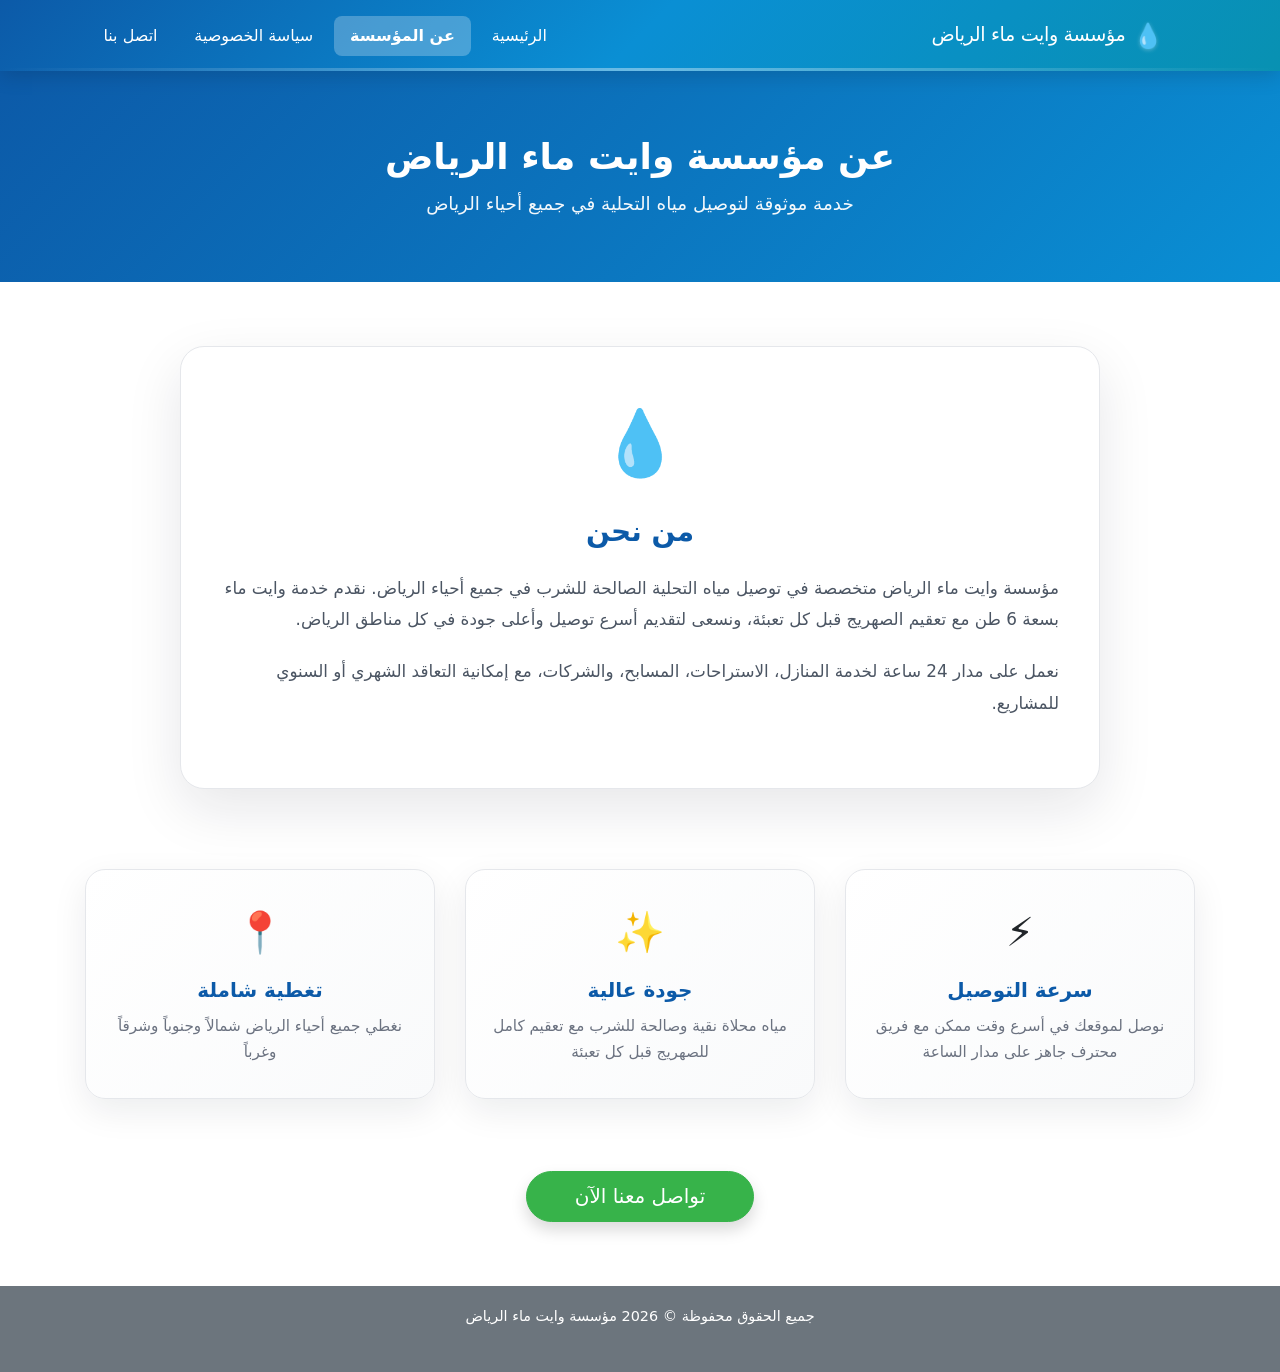
==== about.html @ 1dc17751 "Add Riyadh Water Tanker website files" ====
<!DOCTYPE html>
<html lang="ar" dir="rtl">
<head>
    <meta charset="UTF-8">
    <meta name="viewport" content="width=device-width, initial-scale=1">
    <title>عن المؤسسة | مؤسسة وايت ماء الرياض</title>
    <link rel="stylesheet" href="./css/bootstrap.min.css">
    <link rel="stylesheet" href="./css/main.css">
</head>
<body>
    <nav class="navbar navbar-expand-lg navbar-dark navbar-waiet navbar-waiet-modern">
        <div class="navbar-water-line"></div>
        <div class="container">
            <a class="navbar-brand navbar-brand-modern" href="./index.html">
                <span class="navbar-brand-icon">💧</span>
                مؤسسة وايت ماء الرياض
            </a>
            <button class="navbar-toggler navbar-toggler-modern" type="button" data-toggle="collapse" data-target="#navbarNav" aria-controls="navbarNav" aria-expanded="false" aria-label="القائمة">
                <span class="navbar-toggler-icon"></span>
            </button>
            <div class="collapse navbar-collapse" id="navbarNav">
                <ul class="navbar-nav mr-auto navbar-nav-modern">
                    <li class="nav-item">
                        <a class="nav-link" href="./index.html">الرئيسية</a>
                    </li>
                    <li class="nav-item active">
                        <a class="nav-link" href="./about.html">عن المؤسسة</a>
                    </li>
                    <li class="nav-item">
                        <a class="nav-link" href="./privacy.html">سياسة الخصوصية</a>
                    </li>
                    <li class="nav-item">
                        <a class="nav-link" href="./contact.html">اتصل بنا</a>
                    </li>
                </ul>
            </div>
        </div>
    </nav>

    <main>
        <!-- Hero Section -->
        <section class="hero-about">
            <div class="container text-center text-white">
                <h1 class="hero-about-title">عن مؤسسة وايت ماء الرياض</h1>
                <p class="hero-about-subtitle">خدمة موثوقة لتوصيل مياه التحلية في جميع أحياء الرياض</p>
            </div>
        </section>

        <!-- Main Content -->
        <section class="section page-content-modern">
            <div class="container">
                <div class="row justify-content-center">
                    <div class="col-lg-10">
                        <div class="about-content-card">
                            <div class="about-icon-wrapper">
                                <span class="about-icon">💧</span>
                            </div>
                            <h2 class="about-section-title">من نحن</h2>
                            <p class="about-text">
                                مؤسسة وايت ماء الرياض متخصصة في توصيل مياه التحلية الصالحة للشرب في جميع أحياء الرياض. نقدم خدمة وايت ماء بسعة 6 طن مع تعقيم الصهريج قبل كل تعبئة، ونسعى لتقديم أسرع توصيل وأعلى جودة في كل مناطق الرياض.
                            </p>
                            <p class="about-text">
                                نعمل على مدار 24 ساعة لخدمة المنازل، الاستراحات، المسابح، والشركات، مع إمكانية التعاقد الشهري أو السنوي للمشاريع.
                            </p>
                        </div>
                    </div>
                </div>

                <!-- Features Grid -->
                <div class="row mt-5">
                    <div class="col-md-4 mb-4">
                        <div class="about-feature-card">
                            <div class="about-feature-icon">⚡</div>
                            <h3 class="about-feature-title">سرعة التوصيل</h3>
                            <p class="about-feature-text">نوصل لموقعك في أسرع وقت ممكن مع فريق محترف جاهز على مدار الساعة</p>
                        </div>
                    </div>
                    <div class="col-md-4 mb-4">
                        <div class="about-feature-card">
                            <div class="about-feature-icon">✨</div>
                            <h3 class="about-feature-title">جودة عالية</h3>
                            <p class="about-feature-text">مياه محلاة نقية وصالحة للشرب مع تعقيم كامل للصهريج قبل كل تعبئة</p>
                        </div>
                    </div>
                    <div class="col-md-4 mb-4">
                        <div class="about-feature-card">
                            <div class="about-feature-icon">📍</div>
                            <h3 class="about-feature-title">تغطية شاملة</h3>
                            <p class="about-feature-text">نغطي جميع أحياء الرياض شمالاً وجنوباً وشرقاً وغرباً</p>
                        </div>
                    </div>
                </div>

                <!-- CTA Section -->
                <div class="text-center mt-5">
                    <a class="btn btn-dark-blue btn-lg px-5 rounded-pill shadow btn-throb" href="./contact.html">
                        تواصل معنا الآن
                    </a>
                </div>
            </div>
        </section>
    </main>

    <footer class="site-footer">
        <div class="container text-center">
            <p class="mb-0">جميع الحقوق محفوظة © <span id="year"></span> مؤسسة وايت ماء الرياض</p>
        </div>
    </footer>

    <script src="./js/jquery.js"></script>
    <script src="./js/bootstrap.js"></script>
    <script>document.getElementById('year').textContent = new Date().getFullYear();</script>
</body>
</html>
---- css/main.css ----
/* Waiet Al Shamal - same approach as AirCondition project */
body {
    direction: rtl;
    text-align: right;
    font-family: system-ui, -apple-system, "Segoe UI", sans-serif;
}

.navbar-waiet {
    background-color: #0c5aa8 !important;
}

/* Modern navbar */
.navbar-waiet-modern {
    position: relative;
    background: linear-gradient(135deg, #0c5aa8 0%, #0a8fd4 50%, #0891b2 100%) !important;
    box-shadow: 0 4px 20px rgba(0, 0, 0, 0.15);
    padding: 0.6rem 0;
}

.navbar-water-line {
    position: absolute;
    bottom: 0;
    left: 0;
    right: 0;
    height: 3px;
    background: linear-gradient(90deg, transparent, rgba(255,255,255,0.5), transparent);
    opacity: 0.8;
}

.navbar-waiet-modern .navbar-brand-modern {
    display: inline-flex;
    align-items: center;
    gap: 0.5rem;
    font-weight: 700;
    font-size: 1.2rem;
    letter-spacing: -0.02em;
    transition: opacity 0.2s ease, transform 0.2s ease;
}

.navbar-waiet-modern .navbar-brand-modern:hover {
    opacity: 0.95;
    transform: translateY(-1px);
}

.navbar-brand-icon {
    font-size: 1.5rem;
    filter: drop-shadow(0 1px 2px rgba(255,255,255,0.3));
}

.navbar-waiet-modern .navbar-brand,
.navbar-waiet-modern .nav-link {
    color: #fff !important;
    font-weight: 500;
    padding: 0.5rem 1rem !important;
    border-radius: 8px;
    transition: background-color 0.2s ease, color 0.2s ease, transform 0.2s ease;
}

.navbar-waiet-modern .nav-link:hover {
    background-color: rgba(255,255,255,0.2) !important;
    color: #fff !important;
    transform: translateY(-1px);
}

.navbar-waiet-modern .nav-item.active .nav-link {
    background-color: rgba(255,255,255,0.25);
    font-weight: 600;
}

.navbar-waiet-modern .navbar-nav-modern .nav-link {
    margin: 0 0.15rem;
}

.navbar-waiet-modern .navbar-toggler-modern {
    border-color: rgba(255,255,255,0.5);
    padding: 0.4rem 0.6rem;
}

.navbar-waiet-modern .navbar-toggler-modern .navbar-toggler-icon {
    background-image: url("data:image/svg+xml,%3csvg xmlns='http://www.w3.org/2000/svg' width='30' height='30' viewBox='0 0 30 30'%3e%3cpath stroke='rgba(255,255,255,1)' stroke-linecap='round' stroke-miterlimit='10' stroke-width='2' d='M4 7h22M4 15h22M4 23h22'/%3e%3c/svg%3e");
}

.navbar-waiet .navbar-brand,
.navbar-waiet .nav-link {
    color: #fff !important;
}

.navbar-waiet .nav-link:hover {
    background-color: rgba(255,255,255,0.15);
    border-radius: 4px;
}

.hero {
    position: relative;
    background: linear-gradient(135deg, #0c5aa8 0%, #0a8fd4 50%, #06b6d4 100%);
    color: #fff;
    padding: 4rem 1rem 8rem;
    overflow: hidden;
}

/* Water overlay effect */
.hero-water-overlay {
    position: absolute;
    top: 0;
    left: 0;
    right: 0;
    bottom: 0;
    background: 
        radial-gradient(circle at 20% 50%, rgba(255,255,255,0.1) 0%, transparent 50%),
        radial-gradient(circle at 80% 80%, rgba(255,255,255,0.08) 0%, transparent 50%);
    pointer-events: none;
}

/* Animated water waves at bottom */
.hero-water-waves {
    position: absolute;
    bottom: 0;
    left: 0;
    width: 100%;
    height: 120px;
    overflow: hidden;
    pointer-events: none;
}

.hero-wave {
    position: absolute;
    bottom: 0;
    left: 0;
    width: 100%;
    height: 100%;
    animation: wave-animation 8s ease-in-out infinite;
}

.hero-wave-2 {
    animation: wave-animation 10s ease-in-out infinite reverse;
    opacity: 0.7;
}

@keyframes wave-animation {
    0%, 100% {
        transform: translateX(0) translateY(0);
    }
    50% {
        transform: translateX(-25px) translateY(-10px);
    }
}

/* Hero content */
.hero-content {
    position: relative;
    z-index: 2;
}

.hero-water-icon {
    font-size: 4rem;
    margin-bottom: 1rem;
    display: inline-block;
    animation: water-drop 3s ease-in-out infinite;
    filter: drop-shadow(0 4px 8px rgba(255,255,255,0.3));
}

@keyframes water-drop {
    0%, 100% {
        transform: translateY(0) scale(1);
    }
    50% {
        transform: translateY(-10px) scale(1.05);
    }
}

.hero-badge {
    display: inline-block;
    padding: 0.5rem 1.25rem;
    border-radius: 999px;
    background: rgba(255,255,255,0.2);
    backdrop-filter: blur(10px);
    font-size: 0.95rem;
    margin-bottom: 1.5rem;
    font-weight: 500;
    border: 1px solid rgba(255,255,255,0.3);
    box-shadow: 0 4px 15px rgba(0,0,0,0.1);
}

.hero-title {
    font-size: 2.25rem;
    font-weight: 800;
    margin-bottom: 1.25rem;
    text-shadow: 0 2px 10px rgba(0,0,0,0.2);
    line-height: 1.3;
}

.hero-subtitle {
    font-size: 1.1rem;
    max-width: 750px;
    margin: 0 auto 2rem;
    opacity: 0.95;
    line-height: 1.8;
    text-shadow: 0 1px 5px rgba(0,0,0,0.1);
}

.hero-buttons {
    display: flex;
    flex-wrap: wrap;
    justify-content: center;
    gap: 1rem;
    margin-top: 2rem;
}

@media (max-width: 767.98px) {
    .hero {
        padding: 3rem 1rem 6rem;
    }
    
    .hero-title {
        font-size: 1.75rem;
    }
    
    .hero-subtitle {
        font-size: 1rem;
    }
    
    .hero-water-icon {
        font-size: 3rem;
    }
    
    .hero-buttons {
        flex-direction: column;
        align-items: center;
    }
    
    .hero-buttons .btn {
        width: 100%;
        max-width: 300px;
    }
}

.section {
    padding: 3rem 0;
}

.section-alt {
    background-color: #f5f7fb;
}

/* Nearest Waiet Section - Modernized */
.nearest-waiet-section {
    background: linear-gradient(180deg, #f5f7fb 0%, #ffffff 100%);
}

.nearest-waiet-intro {
    max-width: 800px;
    margin-left: auto;
    margin-right: auto;
    color: #4b5563;
    font-size: 1.05rem;
    line-height: 1.8;
}

.nearest-waiet-card {
    border-radius: 1.25rem;
    padding: 2rem 1.75rem;
    box-shadow: 0 12px 35px rgba(15, 23, 42, 0.08);
    border: 1px solid #e5e7eb;
    text-align: center;
    background: linear-gradient(135deg, #ffffff, #f9fafb);
    transition: transform 0.2s ease, box-shadow 0.2s ease, border-color 0.2s ease;
    cursor: pointer;
}

.nearest-waiet-card:hover {
    transform: translateY(-5px);
    box-shadow: 0 20px 50px rgba(15, 23, 42, 0.15);
    border-color: #bfdbfe;
}

.nearest-waiet-icon {
    width: 3.5rem;
    height: 3.5rem;
    border-radius: 999px;
    display: flex;
    align-items: center;
    justify-content: center;
    font-size: 1.9rem;
    margin: 0 auto 1.25rem;
    background-color: #eff6ff;
    transition: transform 0.2s ease, background-color 0.2s ease;
}

.nearest-waiet-card:hover .nearest-waiet-icon {
    transform: scale(1.1);
    background-color: #dbeafe;
}

.nearest-waiet-card .card-title {
    margin-bottom: 0.75rem;
}

.nearest-waiet-card .card-text {
    color: #6b7280;
    line-height: 1.7;
    margin-bottom: 0;
}

.section-title {
    text-align: center;
    font-size: 1.5rem;
    margin-bottom: 2rem;
}

/* Modern features & pricing sections */
.features-section {
    background: radial-gradient(circle at top left, #e0f2fe 0, #eef2ff 40%, #f9fafb 100%);
}

.features-intro {
    max-width: 780px;
    margin-left: auto;
    margin-right: auto;
    color: #4b5563;
}

.feature-card {
    border-radius: 1.25rem;
    padding: 1.75rem 1.5rem;
    box-shadow: 0 18px 45px rgba(15, 23, 42, 0.1);
    border: 1px solid #e5e7eb;
    text-align: center;
    background: linear-gradient(135deg, #ffffff, #f9fafb);
    transition: transform 0.18s ease, box-shadow 0.18s ease, border-color 0.18s ease;
}

.feature-card .card-title,
.feature-card .card-text {
    text-align: center;
}

.feature-card:hover {
    transform: translateY(-4px);
    box-shadow: 0 22px 55px rgba(15, 23, 42, 0.15);
    border-color: #bfdbfe;
}

.feature-icon {
    width: 3.5rem;
    height: 3.5rem;
    border-radius: 999px;
    display: flex;
    align-items: center;
    justify-content: center;
    font-size: 1.9rem;
    margin: 0 auto 1rem;
    background-color: #eff6ff;
}

.pricing-section {
    background-color: #f9fafb;
}

.pricing-card {
    max-width: 720px;
    margin: 0 auto;
    text-align: center;
    background: #ffffff;
    border-radius: 1.75rem;
    padding: 2.25rem 1.75rem 2.5rem;
    box-shadow: 0 20px 55px rgba(15, 23, 42, 0.12);
    border: 1px solid #e5e7eb;
    position: relative;
}

.pricing-badge {
    position: absolute;
    top: -14px;
    left: 50%;
    transform: translateX(-50%);
    background: linear-gradient(135deg, #22c55e, #16a34a);
    color: #ffffff;
    padding: 0.25rem 1.25rem;
    border-radius: 999px;
    font-size: 0.8rem;
    font-weight: 600;
    box-shadow: 0 10px 25px rgba(22, 163, 74, 0.45);
}

.pricing-text {
    font-size: 1rem;
    line-height: 1.9;
    color: #4b5563;
    margin-bottom: 0;
}

.pricing-amount {
    font-weight: 800;
    color: #0c5aa8;
}

.neighborhoods-list {
    list-style: none;
    padding: 0;
    margin: 0;
    column-count: 2;
    column-gap: 2rem;
}

.neighborhoods-list li {
    break-inside: avoid;
    margin-bottom: 0.4rem;
    padding-right: 0.5rem;
}

@media (max-width: 576px) {
    .neighborhoods-list {
        column-count: 1;
    }
}

.cta-bar {
    background-color: #0c5aa8;
    color: #fff;
    padding: 2.5rem 1rem;
}

.site-footer {
    position: relative;
    background-color: #6c757d;
    color: #fff;
    padding: 1.25rem 1rem 2.75rem;
    font-size: 0.9rem;
    overflow: hidden;
}

/* Wavy top edge for footer (bottom of page looks wavy, not straight) */
.site-footer::before {
    content: "";
    position: absolute;
    top: -40px;
    left: 0;
    width: 100%;
    height: 40px;
    background-repeat: no-repeat;
    background-position: top center;
    background-size: cover;
    background-image: url("data:image/svg+xml;utf8,<svg xmlns='http://www.w3.org/2000/svg' viewBox='0 0 1440 100' preserveAspectRatio='none'><path fill='%236c757d' d='M0,40 C240,0 480,80 720,40 C960,0 1200,80 1440,40 L1440,100 L0,100 Z'/></svg>");
}

.card {
    border: none;
    border-radius: 0.5rem;
}

.card-title {
    color: #0c5aa8;
}

/* Testimonial cards: light blue background + number icons */
.testimonial-card {
    background-color: #e8f4fc;
}

.testimonial-card .card-num-img {
    width: 3rem;
    height: auto;
    margin-bottom: 0.75rem;
    display: block;
    margin-left: auto;
    margin-right: auto;
}

.page-content {
    padding: 3rem 0;
    min-height: 50vh;
}

.page-content h1 {
    margin-bottom: 1.5rem;
}

/* Article + image section */
.article-section {
    background-color: #ffffff;
    position: relative;
    overflow: hidden;
}

/* Water-themed backgrounds */
.article-section-water {
    background: linear-gradient(180deg, #ffffff 0%, #f0f9ff 50%, #e0f2fe 100%);
}

.article-section-water-alt {
    background: linear-gradient(180deg, #e0f2fe 0%, #f0f9ff 50%, #ffffff 100%);
}

.article-water-bg {
    position: absolute;
    top: 0;
    left: 0;
    right: 0;
    bottom: 0;
    background: 
        radial-gradient(circle at 10% 20%, rgba(14, 165, 233, 0.08) 0%, transparent 50%),
        radial-gradient(circle at 90% 80%, rgba(59, 130, 246, 0.06) 0%, transparent 50%);
    pointer-events: none;
    z-index: 0;
}

.article-section .container {
    position: relative;
    z-index: 1;
}

/* Water icon in text section */
.article-water-icon {
    font-size: 2.5rem;
    display: inline-block;
    margin-bottom: 0.75rem;
    animation: water-drop-float 4s ease-in-out infinite;
    filter: drop-shadow(0 2px 4px rgba(14, 165, 233, 0.3));
}

@keyframes water-drop-float {
    0%, 100% {
        transform: translateY(0) rotate(0deg);
    }
    50% {
        transform: translateY(-8px) rotate(5deg);
    }
}

/* Enhanced image wrapper with water effects */
.article-image-wrapper {
    width: 400px;
    height: 400px;
    border-radius: 50%;
    overflow: visible;
    box-shadow: 0 20px 50px rgba(14, 165, 233, 0.25), 0 0 0 8px rgba(224, 242, 254, 0.5);
    position: relative;
    transition: transform 0.3s ease, box-shadow 0.3s ease;
}

.article-image-wrapper:hover {
    transform: scale(1.05);
    box-shadow: 0 25px 60px rgba(14, 165, 233, 0.3), 0 0 0 10px rgba(224, 242, 254, 0.6);
}

.article-image-main {
    width: 100%;
    height: 100%;
    object-fit: cover;
    border-radius: 50%;
    position: relative;
    z-index: 2;
}

/* Water ring animation around image */
.article-water-ring {
    position: absolute;
    top: -15px;
    left: -15px;
    right: -15px;
    bottom: -15px;
    border-radius: 50%;
    border: 3px solid rgba(14, 165, 233, 0.3);
    animation: water-ring-pulse 3s ease-in-out infinite;
    z-index: 1;
}

.article-water-ring::before {
    content: '';
    position: absolute;
    top: -25px;
    left: -25px;
    right: -25px;
    bottom: -25px;
    border-radius: 50%;
    border: 2px solid rgba(59, 130, 246, 0.2);
    animation: water-ring-pulse 3s ease-in-out infinite 0.5s;
}

@keyframes water-ring-pulse {
    0%, 100% {
        transform: scale(1);
        opacity: 0.6;
    }
    50% {
        transform: scale(1.1);
        opacity: 0.3;
    }
}

/* Floating water drops around image */
.article-water-drops {
    position: absolute;
    top: 0;
    left: 0;
    right: 0;
    bottom: 0;
    z-index: 3;
    pointer-events: none;
}

.water-drop {
    position: absolute;
    font-size: 1.5rem;
    animation: water-drop-fall 4s ease-in-out infinite;
    opacity: 0.7;
}

.water-drop:nth-child(1) {
    top: 10%;
    left: 15%;
    animation-delay: 0s;
}

.water-drop:nth-child(2) {
    top: 20%;
    right: 10%;
    animation-delay: 1.3s;
}

.water-drop:nth-child(3) {
    bottom: 15%;
    left: 20%;
    animation-delay: 2.6s;
}

@keyframes water-drop-fall {
    0%, 100% {
        transform: translateY(0) scale(1);
        opacity: 0.7;
    }
    50% {
        transform: translateY(-20px) scale(1.2);
        opacity: 1;
    }
}

.article-title {
    font-size: 1.75rem;
    margin-bottom: 1rem;
    font-weight: 700;
    color: #0c5aa8;
    position: relative;
    padding-right: 1rem;
}

.article-title::after {
    content: '';
    position: absolute;
    right: 0;
    top: 50%;
    transform: translateY(-50%);
    width: 4px;
    height: 60%;
    background: linear-gradient(180deg, #0ea5e9, #3b82f6);
    border-radius: 2px;
}

.article-text {
    font-size: 1.05rem;
    line-height: 1.9;
    color: #374151;
    position: relative;
}

@media (max-width: 767.98px) {
    .article-image-wrapper {
        width: 280px;
        height: 280px;
    }
    
    .article-water-ring {
        top: -10px;
        left: -10px;
        right: -10px;
        bottom: -10px;
    }
    
    .article-water-ring::before {
        top: -18px;
        left: -18px;
        right: -18px;
        bottom: -18px;
    }
    
    .water-drop {
        font-size: 1.2rem;
    }

    .article-title {
        text-align: center;
        padding-right: 0;
    }
    
    .article-title::after {
        display: none;
    }
    
    .article-water-icon {
        display: block;
        text-align: center;
    }

    .article-text {
        text-align: right;
    }
}

.btn-article-call {
    background: linear-gradient(135deg, #0c5aa8, #0ea5e9);
    border: none;
    color: #ffffff;
    font-weight: 600;
    display: inline-flex;
    align-items: center;
    justify-content: center;
    gap: 0.4rem;
    position: relative;
    overflow: hidden;
    transition: all 0.3s ease;
}

.btn-article-call::before {
    content: '';
    position: absolute;
    top: 50%;
    left: 50%;
    width: 0;
    height: 0;
    border-radius: 50%;
    background: rgba(255, 255, 255, 0.3);
    transform: translate(-50%, -50%);
    transition: width 0.6s, height 0.6s;
}

.btn-article-call:hover::before {
    width: 300px;
    height: 300px;
}

.btn-article-call:hover,
.btn-article-call:focus {
    background: linear-gradient(135deg, #0ea5e9, #3b82f6);
    color: #ffffff;
    transform: translateY(-2px);
    box-shadow: 0 8px 20px rgba(14, 165, 233, 0.4);
}

.btn-article-call:active {
    background: linear-gradient(135deg, #0a4a8c, #0c5aa8);
    transform: translateY(0);
}

.btn-article-icon {
    font-size: 1.1rem;
    position: relative;
    z-index: 1;
}

/* Light green buttons for "اتصل الآن" */
.btn-dark-blue,
.btn-dark-green {
    background-color: #37B34A;
    border-color: #37B34A;
    color: #fff;
}

.btn-dark-blue:hover,
.btn-dark-blue:focus,
.btn-dark-green:hover,
.btn-dark-green:focus {
    background-color: #2d9d3d;
    border-color: #2d9d3d;
    color: #fff;
}

.btn-dark-blue:active,
.btn-dark-green:active {
    background-color: #258b33;
    border-color: #258b33;
    color: #fff;
}

/* Make call & WhatsApp buttons visually identical in size */
.btn-dark-blue.btn-lg,
.btn-whatsapp.btn-lg {
    padding: 0.6rem 1.8rem;
    border-radius: 2rem;
    font-weight: 500;
}

/* WhatsApp button - WhatsApp brand green, icon + "ارسال طلب" */
.btn-whatsapp {
    background-color: #37B34A;
    border-color: #37B34A;
    color: #fff;
    display: inline-flex;
    align-items: center;
    justify-content: center;
    gap: 0.5rem;
    padding: 0.6rem 1.25rem;
    border-radius: 2rem;
    font-weight: 500;
}

.btn-whatsapp:hover,
.btn-whatsapp:focus {
    background-color: #2d9d3d;
    border-color: #2d9d3d;
    color: #fff;
}

.btn-whatsapp:active {
    background-color: #258b33;
    border-color: #258b33;
    color: #fff;
}

.btn-whatsapp .wa-icon {
    width: 1.75rem;
    height: 1.75rem;
    flex-shrink: 0;
    object-fit: contain;
    vertical-align: middle;
}

/* Throbbing / pulsing effect for call & WhatsApp buttons */
@keyframes button-throb {
    0% {
        transform: scale(1);
        box-shadow: 0 0.4rem 0.9rem rgba(0, 0, 0, 0.18);
    }
    50% {
        transform: scale(1.04);
        box-shadow: 0 0.7rem 1.3rem rgba(0, 0, 0, 0.25);
    }
    100% {
        transform: scale(1);
        box-shadow: 0 0.4rem 0.9rem rgba(0, 0, 0, 0.18);
    }
}

.btn-throb {
    animation: button-throb 1.6s ease-in-out infinite;
}

.btn-throb:hover,
.btn-throb:focus {
    animation-play-state: paused;
}

/* Service areas section - cards layout */
.service-areas-section {
    background-color: #eef7ff;
}

.service-areas-intro {
    font-size: 1.05rem;
    line-height: 1.9;
    color: #4b5563;
    max-width: 750px;
    margin: 0 auto 2.5rem;
    text-align: center;
}

.service-areas-grid {
    max-width: 900px;
    margin: 0 auto;
}

.service-area-card {
    background-color: #ffffff;
    border-radius: 999px;
    padding: 0.75rem 1.5rem;
    margin-bottom: 1rem;
    display: flex;
    align-items: center;
    justify-content: flex-start;
    gap: 0.35rem;
    box-shadow: 0 12px 30px rgba(15, 23, 42, 0.06);
    border: 1px solid #dbeafe;
    font-size: 0.98rem;
    transition: transform 0.2s ease, box-shadow 0.2s ease, border-color 0.2s ease, background-color 0.2s ease;
    cursor: pointer;
}

.service-area-card:hover {
    transform: translateY(-3px);
    box-shadow: 0 16px 40px rgba(15, 23, 42, 0.12);
    border-color: #93c5fd;
    background-color: #f8fafc;
}

.service-area-name {
    color: #111827;
    font-weight: 500;
}

.service-area-icon {
    width: 2rem;
    height: 2rem;
    border-radius: 999px;
    background-color: #e0f2fe;
    display: flex;
    align-items: center;
    justify-content: center;
    color: #1d4ed8;
    font-size: 1.1rem;
    transition: background-color 0.2s ease, transform 0.2s ease;
}

.service-area-card:hover .service-area-icon {
    background-color: #bfdbfe;
    transform: scale(1.1);
}

.service-areas-note {
    font-size: 0.95rem;
    color: #6b7280;
}

/* Modern Page Styles - About, Contact, Privacy */

/* Hero Sections */
.hero-about,
.hero-contact,
.hero-privacy {
    background: linear-gradient(135deg, #0c5aa8, #0a8fd4);
    color: #fff;
    padding: 4rem 1rem 3rem;
    text-align: center;
}

.hero-about-title,
.hero-contact-title,
.hero-privacy-title {
    font-size: 2.25rem;
    font-weight: 700;
    margin-bottom: 0.75rem;
}

.hero-about-subtitle,
.hero-contact-subtitle,
.hero-privacy-subtitle {
    font-size: 1.15rem;
    opacity: 0.95;
}

/* Modern Page Content */
.page-content-modern {
    padding: 4rem 0;
}

/* About Page Styles */
.about-content-card {
    background: #ffffff;
    border-radius: 1.5rem;
    padding: 3rem 2.5rem;
    box-shadow: 0 20px 55px rgba(15, 23, 42, 0.1);
    border: 1px solid #e5e7eb;
    text-align: center;
    margin-bottom: 2rem;
}

.about-icon-wrapper {
    margin-bottom: 1.5rem;
}

.about-icon {
    font-size: 4rem;
    display: inline-block;
}

.about-section-title {
    font-size: 1.75rem;
    font-weight: 700;
    color: #0c5aa8;
    margin-bottom: 1.5rem;
}

.about-text {
    font-size: 1.05rem;
    line-height: 1.9;
    color: #4b5563;
    margin-bottom: 1.25rem;
    text-align: right;
}

.about-feature-card {
    background: linear-gradient(135deg, #ffffff, #f9fafb);
    border-radius: 1.25rem;
    padding: 2rem 1.5rem;
    text-align: center;
    box-shadow: 0 12px 35px rgba(15, 23, 42, 0.08);
    border: 1px solid #e5e7eb;
    transition: transform 0.2s ease, box-shadow 0.2s ease;
    height: 100%;
}

.about-feature-card:hover {
    transform: translateY(-5px);
    box-shadow: 0 18px 45px rgba(15, 23, 42, 0.12);
}

.about-feature-icon {
    font-size: 2.5rem;
    display: block;
    margin-bottom: 1rem;
}

.about-feature-title {
    font-size: 1.25rem;
    font-weight: 700;
    color: #0c5aa8;
    margin-bottom: 0.75rem;
}

.about-feature-text {
    font-size: 0.95rem;
    line-height: 1.7;
    color: #6b7280;
    margin-bottom: 0;
}

/* Contact Page Styles */
.contact-intro {
    font-size: 1.1rem;
    color: #4b5563;
    max-width: 700px;
    margin: 0 auto;
}

.contact-card {
    background: linear-gradient(135deg, #ffffff, #f9fafb);
    border-radius: 1.5rem;
    padding: 2.5rem 2rem;
    text-align: center;
    box-shadow: 0 18px 50px rgba(15, 23, 42, 0.12);
    border: 1px solid #e5e7eb;
    transition: transform 0.2s ease, box-shadow 0.2s ease;
    height: 100%;
}

.contact-card:hover {
    transform: translateY(-6px);
    box-shadow: 0 24px 60px rgba(15, 23, 42, 0.15);
}

.contact-card-phone {
    border-top: 4px solid #0c5aa8;
}

.contact-card-whatsapp {
    border-top: 4px solid #37B34A;
}

.contact-card-icon {
    font-size: 3.5rem;
    display: block;
    margin-bottom: 1.25rem;
}

.contact-card-title {
    font-size: 1.5rem;
    font-weight: 700;
    color: #111827;
    margin-bottom: 0.75rem;
}

.contact-card-number {
    font-size: 1.35rem;
    font-weight: 700;
    color: #0c5aa8;
    margin-bottom: 0.5rem;
    direction: ltr;
    text-align: center;
}

.contact-card-desc {
    font-size: 0.95rem;
    color: #6b7280;
    margin-bottom: 1.5rem;
}

.contact-info-box {
    background: #f9fafb;
    border-radius: 1.25rem;
    padding: 2rem 2.5rem;
    border: 1px solid #e5e7eb;
}

.contact-info-title {
    font-size: 1.4rem;
    font-weight: 700;
    color: #0c5aa8;
    margin-bottom: 1.5rem;
    text-align: center;
}

.contact-info-item {
    display: flex;
    align-items: center;
    gap: 1rem;
    padding: 0.75rem 0;
    border-bottom: 1px solid #e5e7eb;
}

.contact-info-item:last-child {
    border-bottom: none;
}

.contact-info-label {
    font-size: 1.5rem;
    flex-shrink: 0;
}

.contact-info-text {
    font-size: 1rem;
    color: #4b5563;
}

/* Privacy Page Styles */
.privacy-content-card {
    background: #ffffff;
    border-radius: 1.5rem;
    padding: 3rem 2.5rem;
    box-shadow: 0 20px 55px rgba(15, 23, 42, 0.1);
    border: 1px solid #e5e7eb;
}

.privacy-icon-wrapper {
    text-align: center;
    margin-bottom: 1.5rem;
}

.privacy-icon {
    font-size: 4rem;
    display: inline-block;
}

.privacy-section-title {
    font-size: 1.75rem;
    font-weight: 700;
    color: #0c5aa8;
    margin-bottom: 1.5rem;
    text-align: center;
}

.privacy-subtitle {
    font-size: 1.35rem;
    font-weight: 700;
    color: #111827;
    margin-top: 2rem;
    margin-bottom: 1rem;
}

.privacy-text {
    font-size: 1.05rem;
    line-height: 1.9;
    color: #4b5563;
    margin-bottom: 1.25rem;
    text-align: right;
}

.privacy-list {
    list-style: none;
    padding: 0;
    margin: 0 0 1.5rem 0;
    text-align: right;
}

.privacy-list li {
    padding: 0.5rem 2rem 0.5rem 0;
    color: #4b5563;
    font-size: 1.05rem;
    line-height: 1.8;
    position: relative;
}

.privacy-list li::before {
    content: "✓";
    position: absolute;
    right: 0.5rem;
    color: #0c5aa8;
    font-weight: 700;
    font-size: 1.1rem;
    line-height: 1.8;
}

.privacy-link {
    color: #0c5aa8;
    font-weight: 600;
    text-decoration: none;
    transition: color 0.2s ease;
}

.privacy-link:hover {
    color: #0a4a8c;
    text-decoration: underline;
}

.privacy-update {
    margin-top: 3rem;
    padding-top: 2rem;
    border-top: 2px solid #e5e7eb;
    text-align: center;
}

.privacy-update-text {
    font-size: 0.9rem;
    color: #6b7280;
    margin-bottom: 0;
}

/* Responsive Styles */
@media (max-width: 767.98px) {
    .hero-about-title,
    .hero-contact-title,
    .hero-privacy-title {
        font-size: 1.75rem;
    }

    .hero-about-subtitle,
    .hero-contact-subtitle,
    .hero-privacy-subtitle {
        font-size: 1rem;
    }

    .about-content-card,
    .privacy-content-card {
        padding: 2rem 1.5rem;
    }

    .contact-card {
        padding: 2rem 1.5rem;
    }

    .about-text,
    .privacy-text {
        text-align: center;
    }

    .privacy-list {
        text-align: center;
    }

    .privacy-list li {
        text-align: right;
        padding-right: 1.5rem;
    }
}
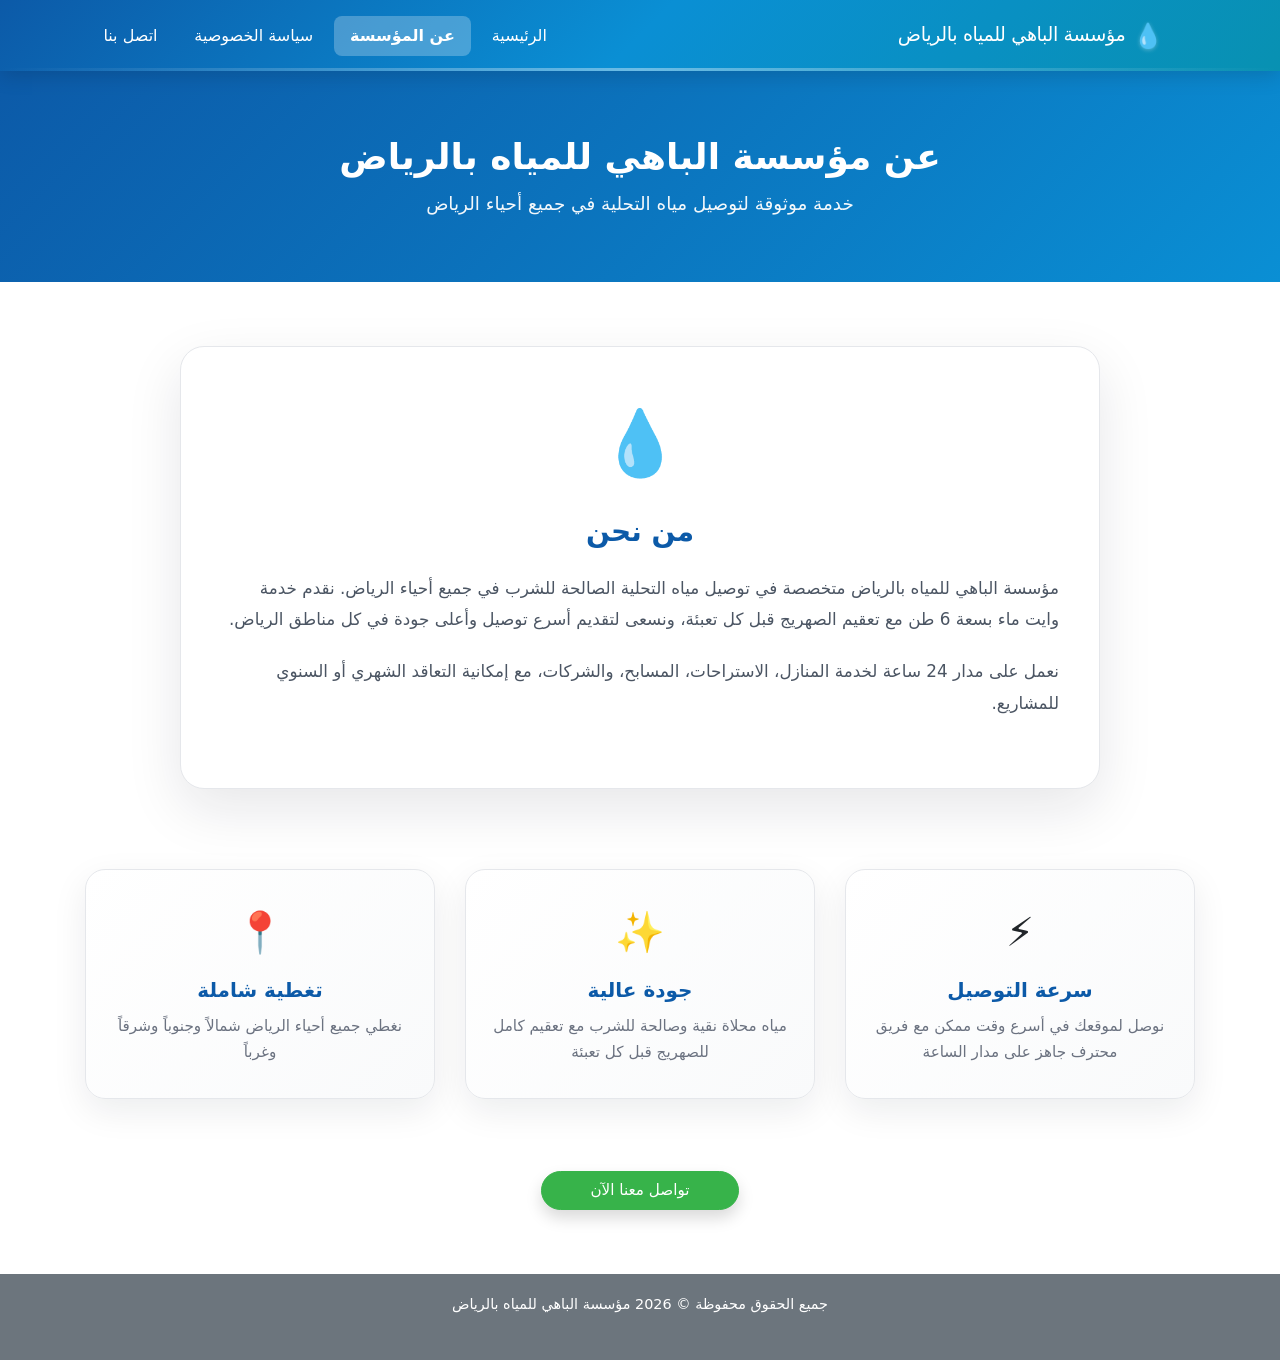
==== commit 4e1ce66b: "Rename to مؤسسة الباهي للمياه بالرياض; smaller call and WhatsApp buttons" ====
--- a/about.html
+++ b/about.html
@@ -3,7 +3,7 @@
 <head>
     <meta charset="UTF-8">
     <meta name="viewport" content="width=device-width, initial-scale=1">
-    <title>عن المؤسسة | مؤسسة وايت ماء الرياض</title>
+    <title>عن المؤسسة | مؤسسة الباهي للمياه بالرياض</title>
     <link rel="stylesheet" href="./css/bootstrap.min.css">
     <link rel="stylesheet" href="./css/main.css">
 </head>
@@ -13,7 +13,7 @@
         <div class="container">
             <a class="navbar-brand navbar-brand-modern" href="./index.html">
                 <span class="navbar-brand-icon">💧</span>
-                مؤسسة وايت ماء الرياض
+                مؤسسة الباهي للمياه بالرياض
             </a>
             <button class="navbar-toggler navbar-toggler-modern" type="button" data-toggle="collapse" data-target="#navbarNav" aria-controls="navbarNav" aria-expanded="false" aria-label="القائمة">
                 <span class="navbar-toggler-icon"></span>
@@ -41,7 +41,7 @@
         <!-- Hero Section -->
         <section class="hero-about">
             <div class="container text-center text-white">
-                <h1 class="hero-about-title">عن مؤسسة وايت ماء الرياض</h1>
+                <h1 class="hero-about-title">عن مؤسسة الباهي للمياه بالرياض</h1>
                 <p class="hero-about-subtitle">خدمة موثوقة لتوصيل مياه التحلية في جميع أحياء الرياض</p>
             </div>
         </section>
@@ -57,7 +57,7 @@
                             </div>
                             <h2 class="about-section-title">من نحن</h2>
                             <p class="about-text">
-                                مؤسسة وايت ماء الرياض متخصصة في توصيل مياه التحلية الصالحة للشرب في جميع أحياء الرياض. نقدم خدمة وايت ماء بسعة 6 طن مع تعقيم الصهريج قبل كل تعبئة، ونسعى لتقديم أسرع توصيل وأعلى جودة في كل مناطق الرياض.
+                                مؤسسة الباهي للمياه بالرياض متخصصة في توصيل مياه التحلية الصالحة للشرب في جميع أحياء الرياض. نقدم خدمة وايت ماء بسعة 6 طن مع تعقيم الصهريج قبل كل تعبئة، ونسعى لتقديم أسرع توصيل وأعلى جودة في كل مناطق الرياض.
                             </p>
                             <p class="about-text">
                                 نعمل على مدار 24 ساعة لخدمة المنازل، الاستراحات، المسابح، والشركات، مع إمكانية التعاقد الشهري أو السنوي للمشاريع.
@@ -103,7 +103,7 @@
 
     <footer class="site-footer">
         <div class="container text-center">
-            <p class="mb-0">جميع الحقوق محفوظة © <span id="year"></span> مؤسسة وايت ماء الرياض</p>
+            <p class="mb-0">جميع الحقوق محفوظة © <span id="year"></span> مؤسسة الباهي للمياه بالرياض</p>
         </div>
     </footer>
 
--- a/css/main.css
+++ b/css/main.css
@@ -781,12 +781,14 @@
     color: #fff;
 }
 
-/* Make call & WhatsApp buttons visually identical in size */
+/* Make call & WhatsApp buttons visually identical in size (slightly smaller) */
 .btn-dark-blue.btn-lg,
-.btn-whatsapp.btn-lg {
-    padding: 0.6rem 1.8rem;
+.btn-whatsapp.btn-lg,
+.btn-article-call.btn-lg {
+    padding: 0.45rem 1.25rem;
     border-radius: 2rem;
     font-weight: 500;
+    font-size: 0.95rem;
 }
 
 /* WhatsApp button - WhatsApp brand green, icon + "ارسال طلب" */
@@ -797,8 +799,8 @@
     display: inline-flex;
     align-items: center;
     justify-content: center;
-    gap: 0.5rem;
-    padding: 0.6rem 1.25rem;
+    gap: 0.4rem;
+    padding: 0.45rem 1.1rem;
     border-radius: 2rem;
     font-weight: 500;
 }
@@ -817,8 +819,8 @@
 }
 
 .btn-whatsapp .wa-icon {
-    width: 1.75rem;
-    height: 1.75rem;
+    width: 1.35rem;
+    height: 1.35rem;
     flex-shrink: 0;
     object-fit: contain;
     vertical-align: middle;
